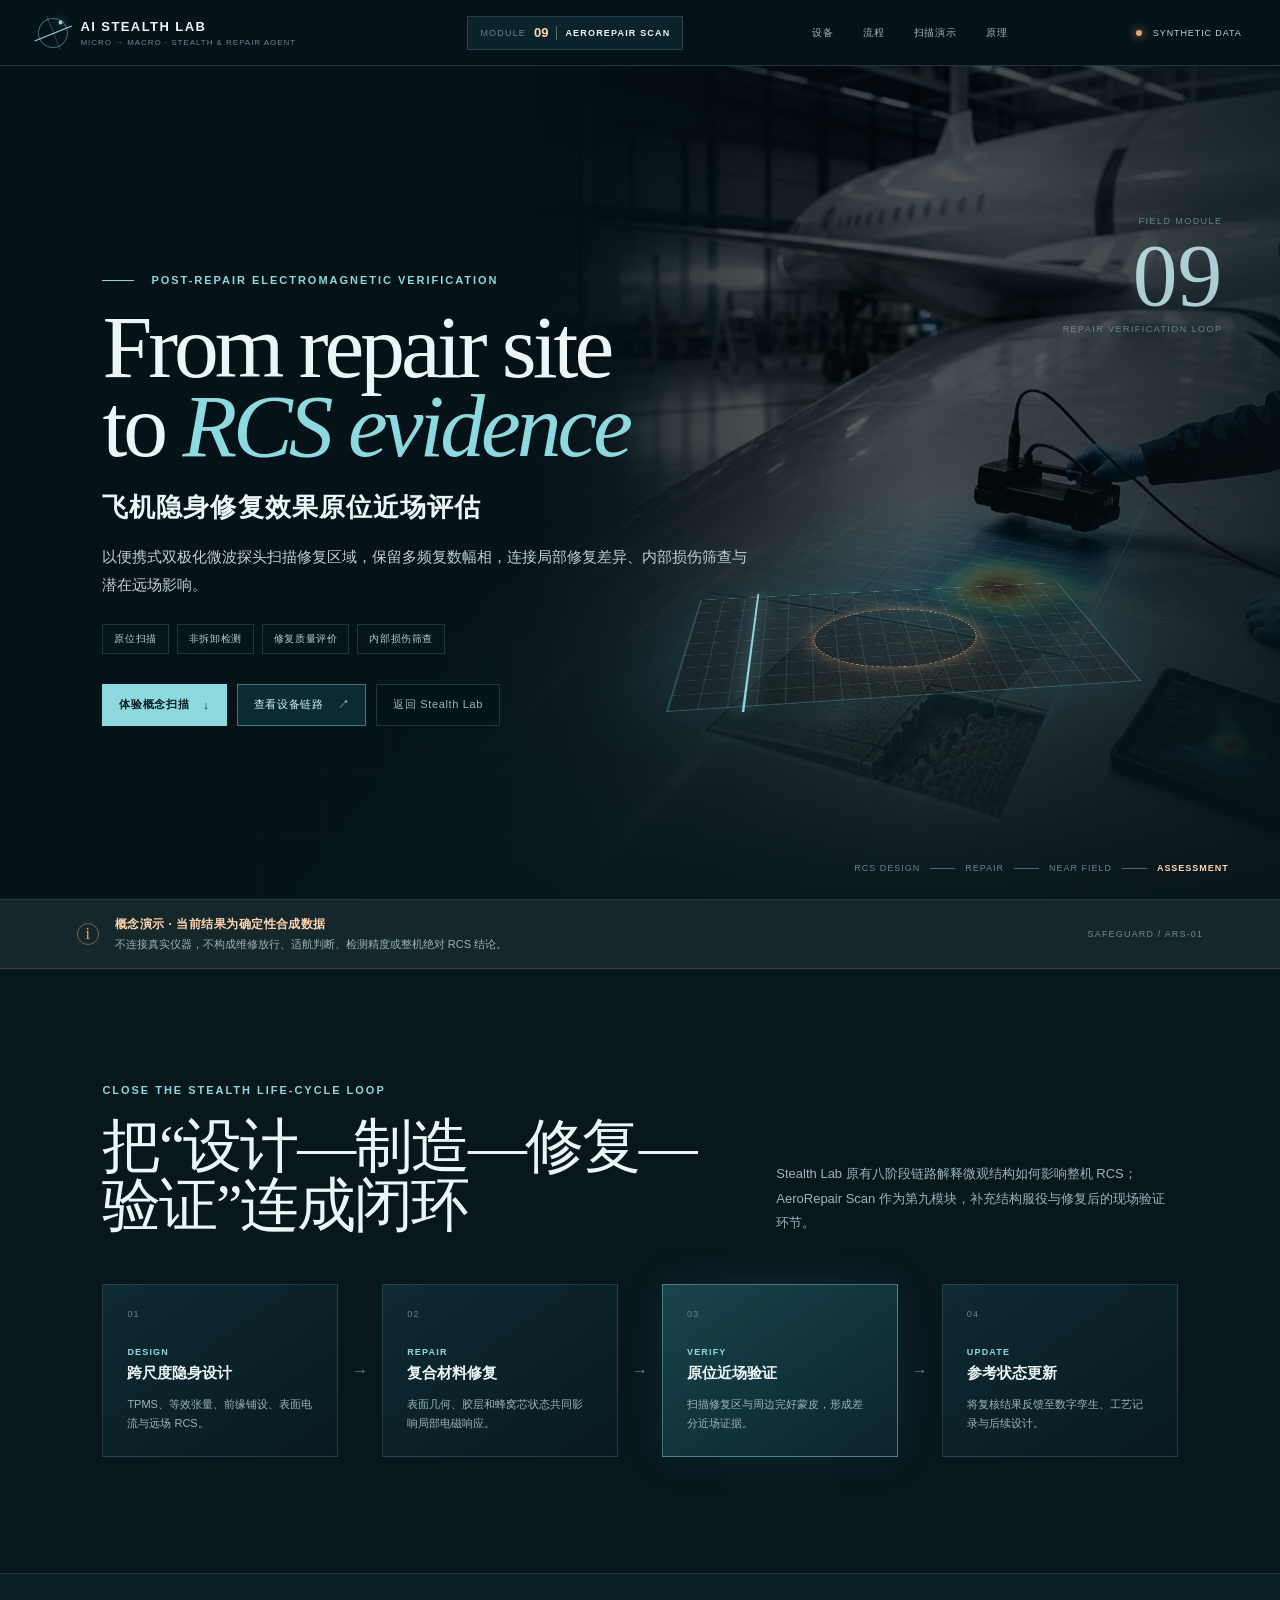
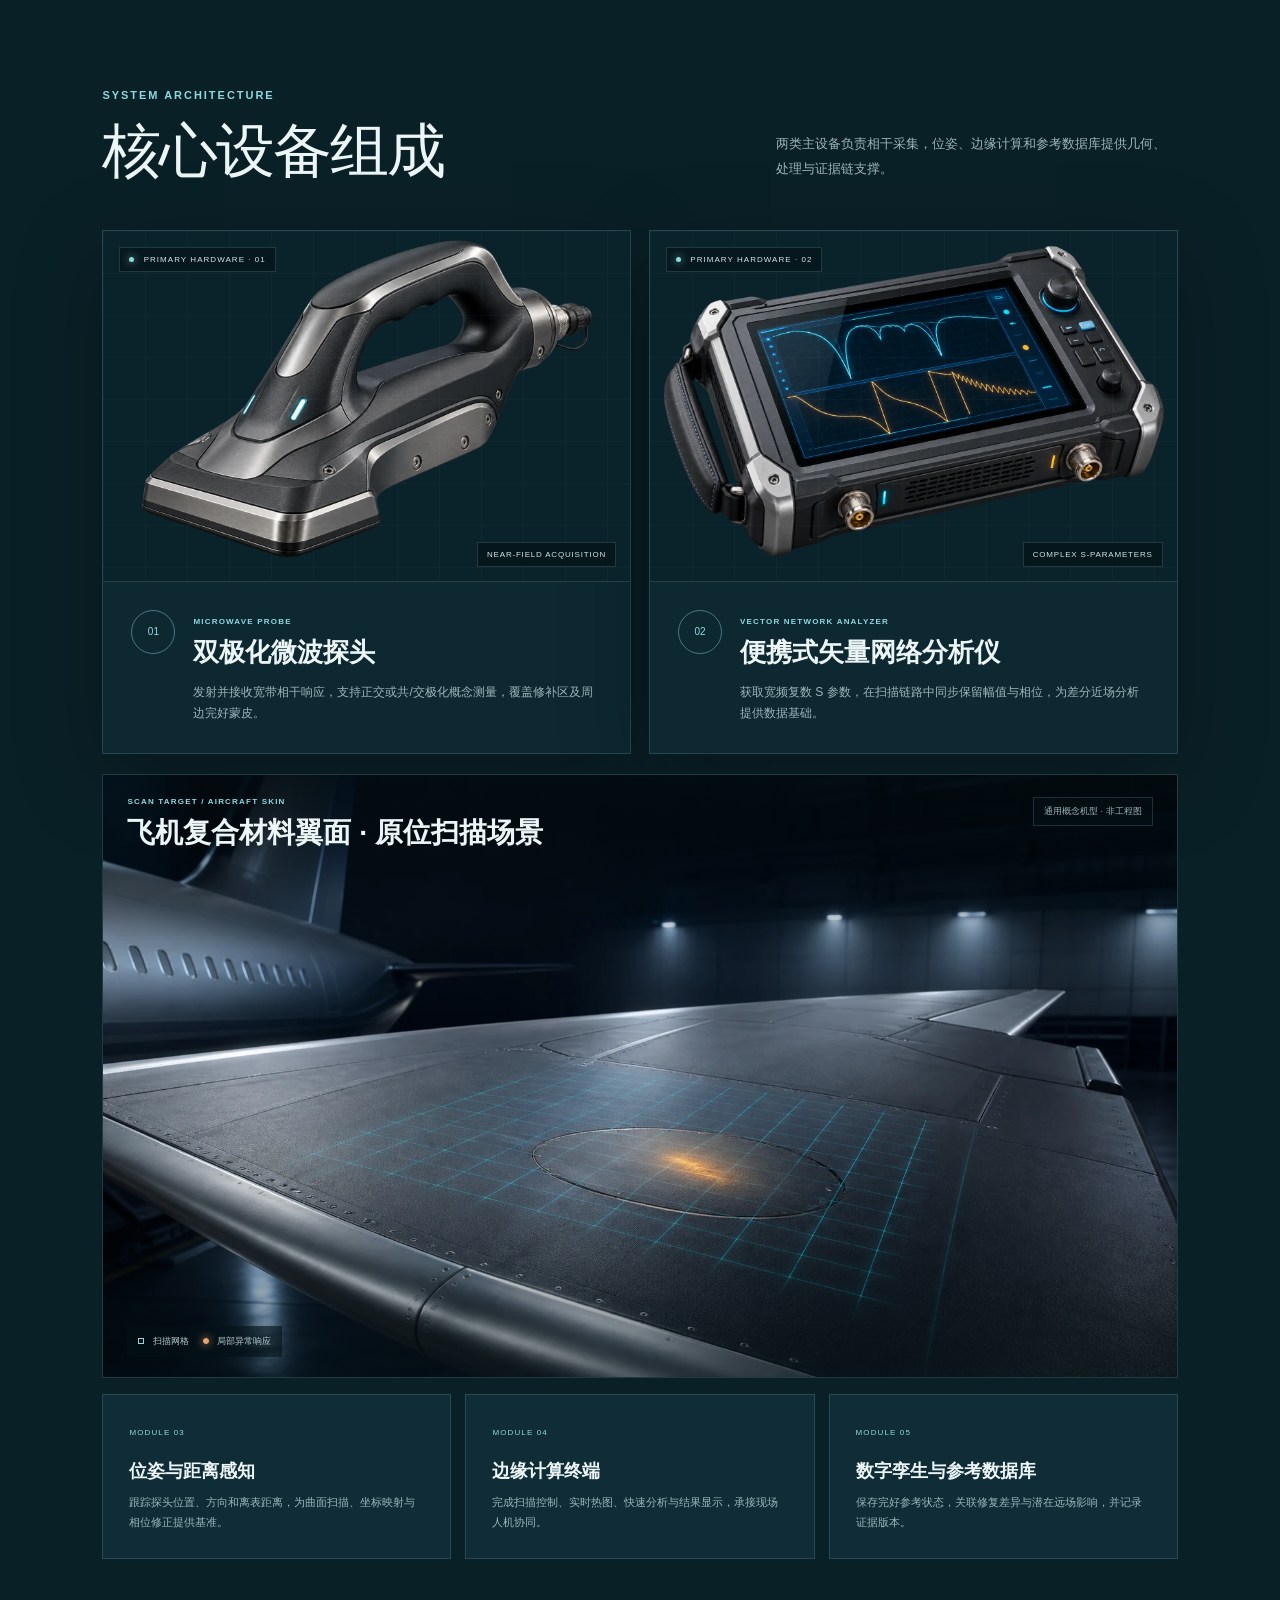
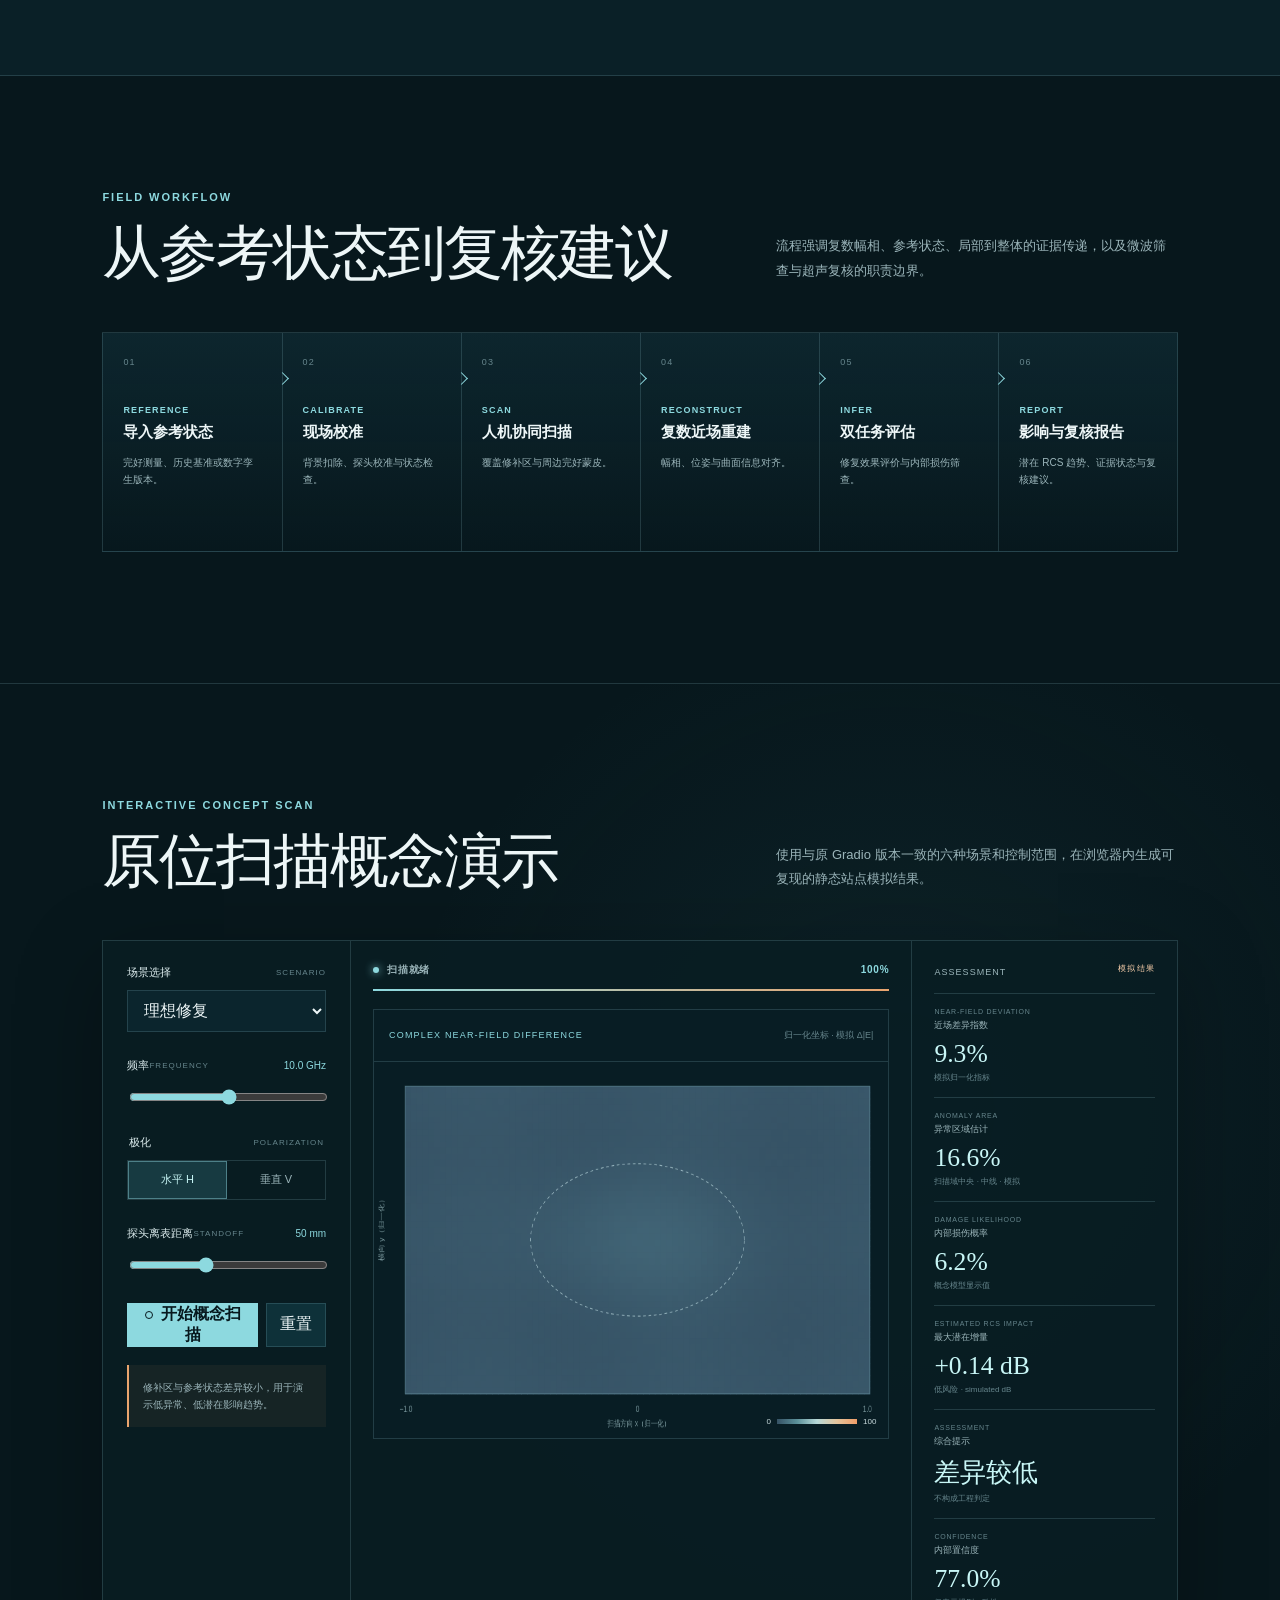
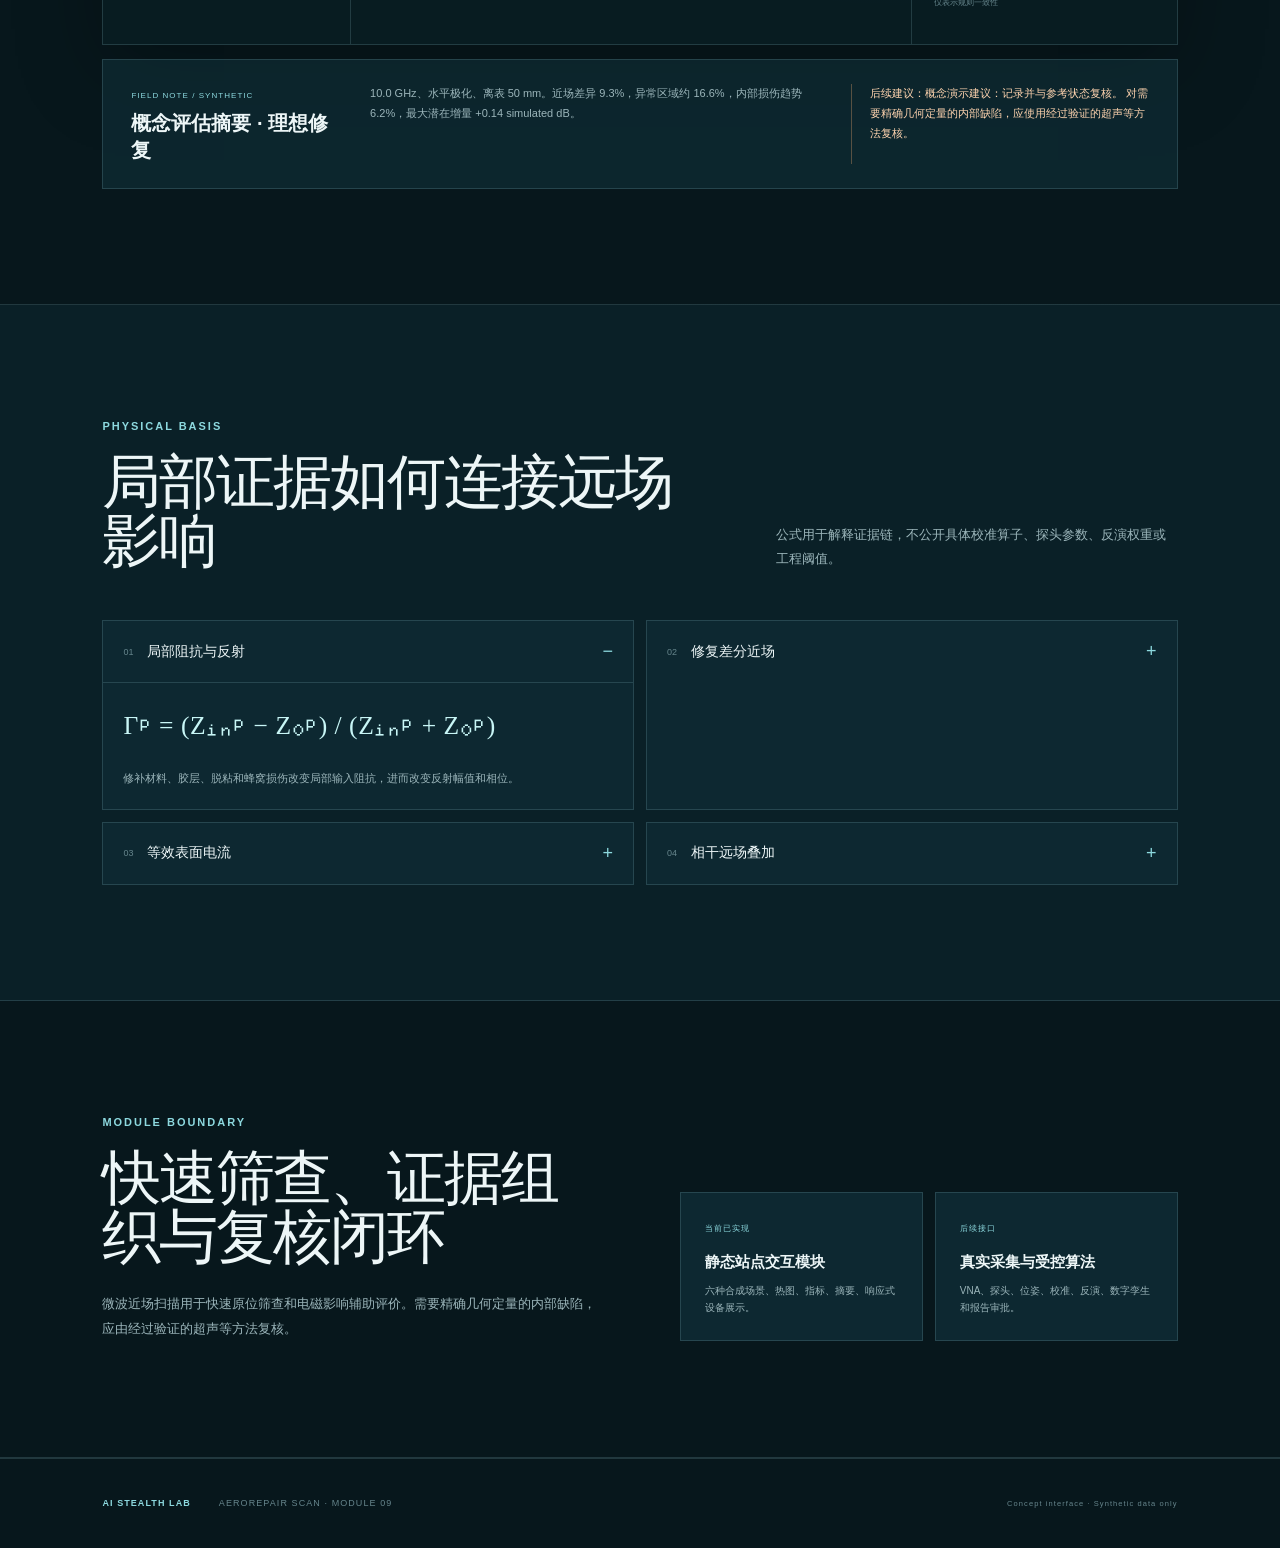
==== aerorepair-scan/index.html @ a4d05597 "Integrate AeroRepair Scan module" ====
<!doctype html>
<html lang="zh-CN">
  <head>
    <meta charset="utf-8" />
    <meta name="viewport" content="width=device-width, initial-scale=1" />
    <meta
      name="description"
      content="AeroRepair Scan：AI Stealth Lab 的飞机复合材料隐身修复原位近场评估模块。"
    />
    <meta name="theme-color" content="#0a2027" />
    <title>AeroRepair Scan · AI Stealth Lab</title>
    <link rel="icon" href="../favicon-v2.png" type="image/png" />
    <link rel="stylesheet" href="./styles.css" />
    <script defer src="./app.js"></script>
  </head>
  <body>
    <a class="skip-link" href="#module-main">跳转到主要内容</a>

    <header class="labbar">
      <a class="lab-brand" href="../" aria-label="返回 AI Stealth Lab">
        <span class="lab-mark" aria-hidden="true"><i></i><i></i><i></i></span>
        <span>
          <strong>AI STEALTH LAB</strong>
          <small>MICRO → MACRO · STEALTH &amp; REPAIR AGENT</small>
        </span>
      </a>
      <div class="module-identity">
        <span>MODULE</span>
        <b>09</b>
        <i></i>
        <strong>AEROREPAIR SCAN</strong>
      </div>
      <nav class="module-nav" aria-label="模块导航">
        <a href="#equipment">设备</a>
        <a href="#workflow">流程</a>
        <a href="#demo">扫描演示</a>
        <a href="#principle">原理</a>
      </nav>
      <div class="data-status"><i></i> SYNTHETIC DATA</div>
    </header>

    <main id="module-main">
      <section class="hero" id="overview" aria-labelledby="hero-title">
        <img
          class="hero-image"
          src="./assets/hero_aircraft_repair.webp"
          alt="飞机复合材料翼面修复区原位近场扫描概念场景"
        />
        <div class="hero-grid" aria-hidden="true"></div>
        <div class="hero-scan" aria-hidden="true"><span></span><i></i></div>
        <div class="hero-content">
          <p class="eyebrow"><i></i> POST-REPAIR ELECTROMAGNETIC VERIFICATION</p>
          <h1 id="hero-title">From repair site<br />to <em>RCS evidence</em></h1>
          <p class="hero-cn">飞机隐身修复效果原位近场评估</p>
          <p class="hero-lead">
            以便携式双极化微波探头扫描修复区域，保留多频复数幅相，连接局部修复差异、内部损伤筛查与潜在远场影响。
          </p>
          <div class="hero-tags" aria-label="模块能力">
            <span>原位扫描</span><span>非拆卸检测</span><span>修复质量评价</span><span>内部损伤筛查</span>
          </div>
          <div class="hero-actions">
            <a class="button primary" href="#demo">体验概念扫描 <span>↓</span></a>
            <a class="button secondary" href="#equipment">查看设备链路 <span>↗</span></a>
            <a class="button ghost" href="../">返回 Stealth Lab</a>
          </div>
        </div>
        <div class="hero-index" aria-hidden="true">
          <span>FIELD MODULE</span><strong>09</strong><small>repair verification loop</small>
        </div>
        <div class="hero-chain" aria-label="Stealth Lab 扩展链路">
          <span>RCS DESIGN</span><i>→</i><span>REPAIR</span><i>→</i><span>NEAR FIELD</span><i>→</i><b>ASSESSMENT</b>
        </div>
      </section>

      <aside class="integrity-note" role="note">
        <span class="integrity-icon">i</span>
        <div>
          <strong>概念演示 · 当前结果为确定性合成数据</strong>
          <p>不连接真实仪器，不构成维修放行、适航判断、检测精度或整机绝对 RCS 结论。</p>
        </div>
        <span class="integrity-code">SAFEGUARD / ARS-01</span>
      </aside>

      <section class="section bridge-section">
        <div class="section-head split">
          <div>
            <p class="section-kicker">CLOSE THE STEALTH LIFE-CYCLE LOOP</p>
            <h2>把“设计—制造—修复—验证”连成闭环</h2>
          </div>
          <p>
            Stealth Lab 原有八阶段链路解释微观结构如何影响整机 RCS；AeroRepair Scan 作为第九模块，补充结构服役与修复后的现场验证环节。
          </p>
        </div>
        <div class="bridge-grid">
          <article><span>01</span><b>DESIGN</b><strong>跨尺度隐身设计</strong><p>TPMS、等效张量、前缘铺设、表面电流与远场 RCS。</p></article>
          <i>→</i>
          <article><span>02</span><b>REPAIR</b><strong>复合材料修复</strong><p>表面几何、胶层和蜂窝芯状态共同影响局部电磁响应。</p></article>
          <i>→</i>
          <article class="active"><span>03</span><b>VERIFY</b><strong>原位近场验证</strong><p>扫描修复区与周边完好蒙皮，形成差分近场证据。</p></article>
          <i>→</i>
          <article><span>04</span><b>UPDATE</b><strong>参考状态更新</strong><p>将复核结果反馈至数字孪生、工艺记录与后续设计。</p></article>
        </div>
      </section>

      <section class="section muted" id="equipment">
        <div class="section-head split">
          <div>
            <p class="section-kicker">SYSTEM ARCHITECTURE</p>
            <h2>核心设备组成</h2>
          </div>
          <p>两类主设备负责相干采集，位姿、边缘计算和参考数据库提供几何、处理与证据链支撑。</p>
        </div>

        <div class="hardware-grid">
          <article class="hardware-card">
            <div class="hardware-visual">
              <span class="hardware-label"><i></i> PRIMARY HARDWARE · 01</span>
              <img src="./assets/microwave_probe_product.webp" alt="高质量双极化微波近场扫描探头概念外观" loading="lazy" />
              <small>NEAR-FIELD ACQUISITION</small>
            </div>
            <div class="hardware-copy">
              <span class="number">01</span>
              <div><b>MICROWAVE PROBE</b><h3>双极化微波探头</h3><p>发射并接收宽带相干响应，支持正交或共/交极化概念测量，覆盖修补区及周边完好蒙皮。</p></div>
            </div>
          </article>

          <article class="hardware-card">
            <div class="hardware-visual">
              <span class="hardware-label"><i></i> PRIMARY HARDWARE · 02</span>
              <img src="./assets/portable_vna_product.webp" alt="高质量便携式矢量网络分析仪概念外观" loading="lazy" />
              <small>COMPLEX S-PARAMETERS</small>
            </div>
            <div class="hardware-copy">
              <span class="number">02</span>
              <div><b>VECTOR NETWORK ANALYZER</b><h3>便携式矢量网络分析仪</h3><p>获取宽频复数 S 参数，在扫描链路中同步保留幅值与相位，为差分近场分析提供数据基础。</p></div>
            </div>
          </article>
        </div>

        <figure class="aircraft-scene">
          <img src="./assets/aircraft_wing_scan_scene.webp" alt="飞机复合材料机翼与椭圆修补区的清晰原位扫描场景" loading="lazy" />
          <figcaption>
            <span><b>SCAN TARGET / AIRCRAFT SKIN</b><strong>飞机复合材料翼面 · 原位扫描场景</strong></span>
            <small>通用概念机型 · 非工程图</small>
          </figcaption>
          <div class="scene-legend"><span><i></i> 扫描网格</span><span><i></i> 局部异常响应</span></div>
        </figure>

        <div class="support-grid">
          <article><span>MODULE 03</span><h3>位姿与距离感知</h3><p>跟踪探头位置、方向和离表距离，为曲面扫描、坐标映射与相位修正提供基准。</p></article>
          <article><span>MODULE 04</span><h3>边缘计算终端</h3><p>完成扫描控制、实时热图、快速分析与结果显示，承接现场人机协同。</p></article>
          <article><span>MODULE 05</span><h3>数字孪生与参考数据库</h3><p>保存完好参考状态，关联修复差异与潜在远场影响，并记录证据版本。</p></article>
        </div>
      </section>

      <section class="section" id="workflow">
        <div class="section-head split">
          <div><p class="section-kicker">FIELD WORKFLOW</p><h2>从参考状态到复核建议</h2></div>
          <p>流程强调复数幅相、参考状态、局部到整体的证据传递，以及微波筛查与超声复核的职责边界。</p>
        </div>
        <ol class="workflow">
          <li><span>01</span><b>REFERENCE</b><strong>导入参考状态</strong><p>完好测量、历史基准或数字孪生版本。</p></li>
          <li><span>02</span><b>CALIBRATE</b><strong>现场校准</strong><p>背景扣除、探头校准与状态检查。</p></li>
          <li><span>03</span><b>SCAN</b><strong>人机协同扫描</strong><p>覆盖修补区与周边完好蒙皮。</p></li>
          <li><span>04</span><b>RECONSTRUCT</b><strong>复数近场重建</strong><p>幅相、位姿与曲面信息对齐。</p></li>
          <li><span>05</span><b>INFER</b><strong>双任务评估</strong><p>修复效果评价与内部损伤筛查。</p></li>
          <li><span>06</span><b>REPORT</b><strong>影响与复核报告</strong><p>潜在 RCS 趋势、证据状态与复核建议。</p></li>
        </ol>
      </section>

      <section class="section demo-section" id="demo">
        <div class="section-head split">
          <div><p class="section-kicker">INTERACTIVE CONCEPT SCAN</p><h2>原位扫描概念演示</h2></div>
          <p>使用与原 Gradio 版本一致的六种场景和控制范围，在浏览器内生成可复现的静态站点模拟结果。</p>
        </div>

        <div class="demo-shell">
          <form class="controls" id="scan-form">
            <label>
              <span>场景选择 <small>SCENARIO</small></span>
              <select id="scene-input" name="scene"></select>
            </label>
            <label>
              <span>频率 <small>FREQUENCY</small><output id="frequency-output">10.0 GHz</output></span>
              <input id="frequency-input" name="frequency" type="range" min="2" max="18" value="10" step="0.5" />
            </label>
            <fieldset>
              <legend>极化 <small>POLARIZATION</small></legend>
              <div class="segmented">
                <label><input type="radio" name="polarization" value="水平" checked /><span>水平 H</span></label>
                <label><input type="radio" name="polarization" value="垂直" /><span>垂直 V</span></label>
              </div>
            </fieldset>
            <label>
              <span>探头离表距离 <small>STANDOFF</small><output id="distance-output">50 mm</output></span>
              <input id="distance-input" name="distance" type="range" min="20" max="100" value="50" step="5" />
            </label>
            <div class="control-actions">
              <button class="scan-button" type="submit"><span class="scan-icon"></span>开始概念扫描</button>
              <button class="reset-button" id="reset-button" type="button">重置</button>
            </div>
            <div class="case-note" id="case-note"></div>
          </form>

          <div class="scan-workspace">
            <div class="scan-status" aria-live="polite">
              <span><i></i><strong id="scan-state">扫描就绪</strong></span>
              <b id="scan-percent">100%</b>
            </div>
            <div class="progress-track"><i id="progress-bar"></i></div>
            <div class="visual-panel">
              <div class="visual-head"><span>COMPLEX NEAR-FIELD DIFFERENCE</span><small>归一化坐标 · 模拟 Δ|E|</small></div>
              <canvas id="heatmap-canvas" width="960" height="520" aria-label="复数近场差分热图"></canvas>
              <div class="color-scale" aria-hidden="true"><span>0</span><i></i><span>100</span></div>
            </div>
          </div>

          <aside class="metrics" aria-live="polite">
            <div class="metrics-head"><span>ASSESSMENT</span><b>模拟结果</b></div>
            <article><small>NEAR-FIELD DEVIATION</small><span>近场差异指数</span><strong id="metric-nf">—</strong><em>模拟归一化指标</em></article>
            <article><small>ANOMALY AREA</small><span>异常区域估计</span><strong id="metric-area">—</strong><em id="metric-location">—</em></article>
            <article><small>DAMAGE LIKELIHOOD</small><span>内部损伤概率</span><strong id="metric-damage">—</strong><em>概念模型显示值</em></article>
            <article><small>ESTIMATED RCS IMPACT</small><span>最大潜在增量</span><strong id="metric-rcs">—</strong><em id="metric-risk">—</em></article>
            <article><small>ASSESSMENT</small><span>综合提示</span><strong id="metric-evaluation">—</strong><em>不构成工程判定</em></article>
            <article><small>CONFIDENCE</small><span>内部置信度</span><strong id="metric-confidence">—</strong><em>仅表示规则一致性</em></article>
          </aside>
        </div>

        <article class="summary-card" id="summary-card">
          <div><span>FIELD NOTE / SYNTHETIC</span><h3 id="summary-title">概念评估摘要</h3></div>
          <p id="summary-text"></p>
          <p class="summary-action" id="summary-action"></p>
        </article>
      </section>

      <section class="section muted" id="principle">
        <div class="section-head split">
          <div><p class="section-kicker">PHYSICAL BASIS</p><h2>局部证据如何连接远场影响</h2></div>
          <p>公式用于解释证据链，不公开具体校准算子、探头参数、反演权重或工程阈值。</p>
        </div>
        <div class="principle-grid">
          <details open><summary><span>01</span>局部阻抗与反射</summary><p class="formula">Γᵖ = (Zᵢₙᵖ − Z₀ᵖ) / (Zᵢₙᵖ + Z₀ᵖ)</p><p>修补材料、胶层、脱粘和蜂窝损伤改变局部输入阻抗，进而改变反射幅值和相位。</p></details>
          <details><summary><span>02</span>修复差分近场</summary><p class="formula">ΔE<sub>NF</sub> = E<sub>repair</sub> − E<sub>reference</sub></p><p>相对于完好参考状态聚焦新增扰动，避免把复杂整机绝对散射直接归因于单点响应。</p></details>
          <details><summary><span>03</span>等效表面电流</summary><p class="formula">ΔJ<sub>s</sub> = n̂ × ΔH　·　ΔM<sub>s</sub> = −n̂ × ΔE</p><p>将曲面附近的差分近场转写为等效源，为局部到远场的连接建立桥梁。</p></details>
          <details><summary><span>04</span>相干远场叠加</summary><p class="formula">E∞<sup>repair</sup> ≈ E∞<sup>intact</sup> + ΔE∞<sup>local</sup></p><p>保留复数相位，使局部修复散射与其他散射中心能够相干增强或抵消。</p></details>
        </div>
      </section>

      <section class="section boundary-section">
        <div class="boundary-copy">
          <p class="section-kicker">MODULE BOUNDARY</p>
          <h2>快速筛查、证据组织与复核闭环</h2>
          <p>微波近场扫描用于快速原位筛查和电磁影响辅助评价。需要精确几何定量的内部缺陷，应由经过验证的超声等方法复核。</p>
        </div>
        <div class="boundary-cards">
          <article><span>当前已实现</span><strong>静态站点交互模块</strong><p>六种合成场景、热图、指标、摘要、响应式设备展示。</p></article>
          <article><span>后续接口</span><strong>真实采集与受控算法</strong><p>VNA、探头、位姿、校准、反演、数字孪生和报告审批。</p></article>
        </div>
      </section>
    </main>

    <footer>
      <a href="../">AI STEALTH LAB</a>
      <span>AEROREPAIR SCAN · MODULE 09</span>
      <small>Concept interface · Synthetic data only</small>
    </footer>
  </body>
</html>
---- aerorepair-scan/styles.css ----
:root {
  color-scheme: dark;
  --bg: #07171c;
  --bg-soft: #0a2027;
  --panel: #0d2831;
  --panel-2: #123541;
  --line: rgba(148, 205, 214, 0.18);
  --line-strong: rgba(152, 225, 233, 0.42);
  --text: #edf6f7;
  --muted: #9bb5ba;
  --dim: #66858c;
  --cyan: #8dd9df;
  --cyan-bright: #c8f6f6;
  --orange: #e9a46e;
  --orange-soft: #ffd4af;
  --shadow: 0 24px 80px rgba(0, 0, 0, 0.28);
  font-family: Inter, ui-sans-serif, "Segoe UI", "Microsoft YaHei", sans-serif;
}

* { box-sizing: border-box; }
html { scroll-behavior: smooth; background: var(--bg); }
body { margin: 0; min-width: 320px; color: var(--text); background: var(--bg); }
a { color: inherit; text-decoration: none; }
button, select, input { font: inherit; }
button, a { -webkit-tap-highlight-color: transparent; }
.skip-link { position: fixed; z-index: 999; top: 8px; left: 8px; padding: 10px 14px; color: #061519; background: var(--cyan-bright); transform: translateY(-140%); }
.skip-link:focus { transform: translateY(0); }

.labbar {
  position: sticky;
  z-index: 50;
  top: 0;
  min-height: 66px;
  padding: 0 clamp(16px, 3vw, 52px);
  display: grid;
  grid-template-columns: minmax(220px, 1fr) auto minmax(320px, 1fr) auto;
  gap: 24px;
  align-items: center;
  border-bottom: 1px solid var(--line);
  background: rgba(6, 20, 25, 0.92);
  backdrop-filter: blur(18px);
}
.lab-brand { display: flex; align-items: center; gap: 12px; min-width: 0; }
.lab-brand strong { display: block; letter-spacing: .11em; font-size: 13px; }
.lab-brand small { display: block; margin-top: 4px; color: var(--dim); letter-spacing: .12em; font-size: 8px; white-space: nowrap; }
.lab-mark { position: relative; display: block; width: 30px; height: 30px; border: 1px solid rgba(141, 217, 223, .45); border-radius: 50%; transform: rotate(-22deg); }
.lab-mark::before, .lab-mark::after, .lab-mark i { content: ""; position: absolute; display: block; background: var(--cyan); }
.lab-mark::before { width: 40px; height: 1px; left: -6px; top: 14px; }
.lab-mark::after { width: 4px; height: 4px; right: 1px; top: 5px; border-radius: 50%; box-shadow: 0 0 10px var(--cyan); }
.lab-mark i:nth-child(1) { width: 1px; height: 36px; left: 14px; top: -4px; opacity: .28; }
.module-identity { height: 34px; display: flex; align-items: center; gap: 8px; padding: 0 12px; border: 1px solid var(--line); background: rgba(18, 53, 65, .45); }
.module-identity span, .module-identity strong { letter-spacing: .13em; font-size: 9px; }
.module-identity span { color: var(--dim); }
.module-identity b { color: var(--orange-soft); font-size: 13px; }
.module-identity i { width: 1px; height: 14px; background: var(--line-strong); }
.module-nav { justify-self: center; display: flex; gap: 5px; }
.module-nav a { padding: 9px 11px; border: 1px solid transparent; color: var(--muted); font-size: 10px; letter-spacing: .08em; transition: .18s ease; }
.module-nav a:hover, .module-nav a:focus-visible { color: var(--cyan-bright); border-color: var(--line-strong); background: rgba(50, 124, 135, .18); }
.data-status { white-space: nowrap; color: #bcd1d5; font-size: 9px; letter-spacing: .1em; }
.data-status i { display: inline-block; width: 6px; height: 6px; margin-right: 7px; border-radius: 50%; background: var(--orange); box-shadow: 0 0 10px var(--orange); }

.hero { position: relative; min-height: calc(100vh - 66px); display: grid; align-items: center; overflow: hidden; border-bottom: 1px solid var(--line); }
.hero-image { position: absolute; inset: 0; width: 100%; height: 100%; object-fit: cover; object-position: center; filter: saturate(.72) brightness(.53) contrast(1.08); }
.hero::after { content: ""; position: absolute; inset: 0; background: linear-gradient(90deg, rgba(5, 18, 23, .97) 0%, rgba(6, 22, 27, .86) 38%, rgba(7, 23, 29, .22) 72%, rgba(6, 20, 25, .7) 100%), linear-gradient(0deg, rgba(7, 23, 28, .98), transparent 42%); }
.hero-grid { position: absolute; z-index: 1; inset: 0; opacity: .23; background-image: linear-gradient(rgba(143, 213, 221, .11) 1px, transparent 1px), linear-gradient(90deg, rgba(143, 213, 221, .11) 1px, transparent 1px); background-size: 64px 64px; mask-image: linear-gradient(90deg, #000, transparent 72%); }
.hero-scan { position: absolute; z-index: 2; right: 14%; bottom: 18%; width: min(32vw, 480px); aspect-ratio: 1.8; border: 1px solid rgba(126, 220, 229, .28); transform: perspective(700px) rotateX(63deg) rotateZ(-7deg); background: repeating-linear-gradient(0deg, rgba(123, 218, 227, .14) 0 1px, transparent 1px 24px), repeating-linear-gradient(90deg, rgba(123, 218, 227, .14) 0 1px, transparent 1px 24px); box-shadow: 0 0 90px rgba(39, 152, 168, .16); }
.hero-scan span { position: absolute; inset: 22% 30%; border: 1px dashed var(--orange); border-radius: 50%; box-shadow: 0 0 24px rgba(233, 164, 110, .42); }
.hero-scan i { position: absolute; top: -4%; bottom: -4%; left: 15%; width: 2px; background: var(--cyan); box-shadow: 0 0 16px var(--cyan); animation: heroScan 5s ease-in-out infinite; }
@keyframes heroScan { 50% { left: 84%; } }
.hero-content { position: relative; z-index: 3; width: min(760px, 72vw); margin: 0 0 5vh clamp(24px, 8vw, 138px); padding-top: 80px; }
.eyebrow, .section-kicker { margin: 0 0 22px; color: var(--cyan); letter-spacing: .18em; font-size: 11px; font-weight: 700; }
.eyebrow i { display: inline-block; width: 32px; height: 1px; margin: 0 12px 3px 0; background: var(--cyan); }
.hero h1 { max-width: 900px; margin: 0; font-family: Georgia, "Times New Roman", serif; font-size: clamp(56px, 7vw, 116px); font-weight: 400; line-height: .88; letter-spacing: -.045em; }
.hero h1 em { color: var(--cyan); font-weight: 400; }
.hero-cn { margin: 24px 0 0; font-size: clamp(21px, 2vw, 32px); font-weight: 700; letter-spacing: .04em; }
.hero-lead { max-width: 650px; margin: 18px 0 0; color: #bed0d4; font-size: 15px; line-height: 1.9; }
.hero-tags { display: flex; flex-wrap: wrap; gap: 8px; margin-top: 24px; }
.hero-tags span { padding: 7px 11px; border: 1px solid var(--line); color: #b9cdd1; background: rgba(7, 24, 29, .55); font-size: 10px; letter-spacing: .06em; }
.hero-actions { display: flex; flex-wrap: wrap; gap: 10px; margin-top: 30px; }
.button { min-height: 42px; padding: 0 16px; display: inline-flex; align-items: center; justify-content: center; gap: 14px; border: 1px solid var(--line); font-size: 11px; letter-spacing: .06em; transition: .18s ease; }
.button.primary { color: #06191e; border-color: var(--cyan); background: var(--cyan); font-weight: 800; }
.button.secondary { color: var(--cyan-bright); border-color: var(--line-strong); background: rgba(18, 67, 76, .5); }
.button.ghost { color: var(--muted); background: rgba(5, 18, 23, .35); }
.button:hover, .button:focus-visible { transform: translateY(-2px); box-shadow: 0 8px 28px rgba(0, 0, 0, .28); }
.hero-index { position: absolute; z-index: 3; right: 4.5vw; top: 18%; display: grid; justify-items: end; }
.hero-index span, .hero-index small { color: var(--dim); letter-spacing: .16em; font-size: 9px; text-transform: uppercase; }
.hero-index strong { margin: 4px 0; color: rgba(202, 242, 245, .82); font-family: Georgia, serif; font-size: clamp(58px, 7vw, 110px); font-weight: 400; line-height: 1; }
.hero-chain { position: absolute; z-index: 3; right: 4vw; bottom: 26px; display: flex; align-items: center; gap: 10px; color: var(--dim); font-size: 9px; letter-spacing: .11em; }
.hero-chain b { color: var(--orange-soft); }
.hero-chain i { width: 25px; height: 1px; overflow: hidden; text-indent: 30px; background: var(--line-strong); }

.integrity-note { display: grid; grid-template-columns: auto 1fr auto; gap: 16px; align-items: center; padding: 16px clamp(22px, 6vw, 110px); border-bottom: 1px solid rgba(233, 164, 110, .2); background: #15272a; }
.integrity-note strong { display: block; color: var(--orange-soft); font-size: 12px; letter-spacing: .04em; }
.integrity-note p { margin: 4px 0 0; color: var(--muted); font-size: 11px; }
.integrity-icon { width: 22px; height: 22px; display: grid; place-items: center; color: var(--orange); border: 1px solid rgba(233, 164, 110, .45); border-radius: 50%; font-family: Georgia, serif; }
.integrity-code { color: #6f8c91; font-size: 9px; letter-spacing: .13em; }

.section { padding: clamp(80px, 9vw, 142px) clamp(24px, 8vw, 140px); border-bottom: 1px solid var(--line); }
.section.muted { background: var(--bg-soft); }
.section-head { margin-bottom: 48px; }
.section-head.split { display: grid; grid-template-columns: minmax(0, 1.2fr) minmax(280px, .8fr); gap: 72px; align-items: end; }
.section-head h2, .boundary-copy h2 { margin: 0; font-family: Georgia, "Times New Roman", serif; font-size: clamp(40px, 4.6vw, 72px); font-weight: 400; line-height: 1; letter-spacing: -.035em; }
.section-head > p { max-width: 600px; margin: 0; color: var(--muted); font-size: 13px; line-height: 1.9; }

.bridge-grid { display: grid; grid-template-columns: repeat(7, auto); align-items: stretch; }
.bridge-grid article { min-width: 0; padding: 24px; border: 1px solid var(--line); background: linear-gradient(145deg, rgba(18, 51, 61, .68), rgba(8, 28, 34, .5)); }
.bridge-grid article.active { border-color: var(--line-strong); background: linear-gradient(145deg, rgba(35, 89, 99, .68), rgba(13, 45, 53, .62)); box-shadow: 0 0 40px rgba(65, 155, 167, .12); }
.bridge-grid > i { align-self: center; width: 44px; color: var(--dim); text-align: center; font-style: normal; }
.bridge-grid article span, .bridge-grid article b { display: block; color: var(--dim); font-size: 9px; letter-spacing: .13em; }
.bridge-grid article b { margin-top: 28px; color: var(--cyan); }
.bridge-grid article strong { display: block; margin-top: 7px; font-size: 15px; }
.bridge-grid article p { margin: 12px 0 0; color: var(--muted); font-size: 11px; line-height: 1.7; }

.hardware-grid { display: grid; grid-template-columns: repeat(2, minmax(0, 1fr)); gap: 18px; }
.hardware-card { overflow: hidden; border: 1px solid var(--line); background: var(--panel); box-shadow: var(--shadow); }
.hardware-visual { position: relative; aspect-ratio: 1.5; overflow: hidden; border-bottom: 1px solid var(--line); background: #0a222a; }
.hardware-visual::before { content: ""; position: absolute; inset: 0; z-index: 1; opacity: .35; background-image: linear-gradient(rgba(133, 203, 211, .11) 1px, transparent 1px), linear-gradient(90deg, rgba(133, 203, 211, .11) 1px, transparent 1px); background-size: 42px 42px; }
.hardware-visual img { width: 100%; height: 100%; object-fit: cover; transition: transform .5s ease; }
.hardware-card:hover img { transform: scale(1.025); }
.hardware-label { position: absolute; z-index: 2; top: 16px; left: 16px; padding: 7px 9px; border: 1px solid var(--line); background: rgba(5, 19, 24, .68); color: #cce7ea; font-size: 8px; letter-spacing: .13em; }
.hardware-label i { display: inline-block; width: 5px; height: 5px; margin-right: 6px; border-radius: 50%; background: var(--cyan); box-shadow: 0 0 8px var(--cyan); }
.hardware-visual > small { position: absolute; z-index: 2; right: 14px; bottom: 14px; padding: 7px 9px; border: 1px solid var(--line); color: #cce7ea; background: rgba(5, 19, 24, .74); font-size: 8px; letter-spacing: .1em; }
.hardware-copy { display: grid; grid-template-columns: auto 1fr; gap: 18px; padding: 28px; }
.number { width: 44px; height: 44px; display: grid; place-items: center; border: 1px solid var(--line-strong); border-radius: 50%; color: var(--cyan); font-size: 10px; }
.hardware-copy b { color: var(--cyan); font-size: 8px; letter-spacing: .15em; }
.hardware-copy h3 { margin: 7px 0 0; font-size: clamp(22px, 2vw, 32px); }
.hardware-copy p { margin: 12px 0 0; color: var(--muted); font-size: 12px; line-height: 1.8; }

.aircraft-scene { position: relative; margin: 20px 0 0; aspect-ratio: 1.78; overflow: hidden; border: 1px solid var(--line); background: #07191f; }
.aircraft-scene::after { content: ""; position: absolute; inset: 0; background: linear-gradient(180deg, rgba(3, 14, 19, .72), transparent 32%, transparent 68%, rgba(4, 17, 22, .55)); pointer-events: none; }
.aircraft-scene img { width: 100%; height: 100%; object-fit: cover; }
.aircraft-scene figcaption { position: absolute; z-index: 2; inset: 22px 24px auto; display: flex; justify-content: space-between; gap: 30px; }
.aircraft-scene figcaption span { display: grid; gap: 8px; }
.aircraft-scene figcaption b { color: var(--cyan); font-size: 8px; letter-spacing: .15em; }
.aircraft-scene figcaption strong { font-size: clamp(22px, 2.2vw, 34px); }
.aircraft-scene figcaption small { height: fit-content; padding: 7px 10px; border: 1px solid var(--line); background: rgba(4, 17, 22, .58); color: var(--muted); font-size: 9px; }
.scene-legend { position: absolute; z-index: 2; left: 24px; bottom: 20px; display: flex; gap: 14px; padding: 9px 11px; background: rgba(4, 17, 22, .6); color: #b9ccd0; font-size: 9px; }
.scene-legend i { display: inline-block; width: 6px; height: 6px; margin-right: 6px; border: 1px solid var(--cyan); }
.scene-legend span:last-child i { border-radius: 50%; border-color: var(--orange); background: var(--orange); box-shadow: 0 0 8px var(--orange); }
.support-grid { display: grid; grid-template-columns: repeat(3, 1fr); gap: 14px; margin-top: 16px; }
.support-grid article { padding: 26px; border: 1px solid var(--line); background: rgba(19, 53, 65, .6); }
.support-grid span { color: var(--cyan); font-size: 8px; letter-spacing: .14em; }
.support-grid h3 { margin: 20px 0 0; font-size: 18px; }
.support-grid p { margin: 10px 0 0; color: var(--muted); font-size: 11px; line-height: 1.8; }

.workflow { display: grid; grid-template-columns: repeat(6, 1fr); gap: 0; padding: 0; list-style: none; counter-reset: workflow; }
.workflow li { position: relative; min-height: 220px; padding: 24px 20px; border: 1px solid var(--line); border-right-width: 0; background: linear-gradient(180deg, rgba(17, 48, 58, .58), rgba(7, 25, 31, .42)); }
.workflow li:last-child { border-right-width: 1px; }
.workflow li::after { content: ""; position: absolute; z-index: 2; right: -5px; top: 41px; width: 8px; height: 8px; border: 1px solid var(--cyan); border-left: 0; border-bottom: 0; transform: rotate(45deg); }
.workflow li:last-child::after { display: none; }
.workflow span, .workflow b { display: block; color: var(--dim); font-size: 9px; letter-spacing: .13em; }
.workflow b { margin-top: 38px; color: var(--cyan); }
.workflow strong { display: block; margin-top: 8px; font-size: 15px; }
.workflow p { margin: 12px 0 0; color: var(--muted); font-size: 10px; line-height: 1.7; }

.demo-section { background: radial-gradient(circle at 70% 35%, rgba(55, 127, 139, .11), transparent 42%), var(--bg); }
.demo-shell { display: grid; grid-template-columns: minmax(220px, .75fr) minmax(420px, 1.7fr) minmax(230px, .8fr); border: 1px solid var(--line); background: rgba(8, 29, 35, .88); box-shadow: var(--shadow); }
.controls { padding: 24px; border-right: 1px solid var(--line); }
.controls > label, .controls fieldset { display: block; margin: 0 0 26px; padding: 0; border: 0; }
.controls label > span, .controls legend { width: 100%; display: flex; align-items: center; justify-content: space-between; color: #d9e9eb; font-size: 11px; }
.controls small { color: var(--dim); font-size: 8px; letter-spacing: .13em; }
.controls output { margin-left: auto; color: var(--cyan); font-size: 10px; }
.controls select { width: 100%; height: 42px; margin-top: 10px; padding: 0 12px; border: 1px solid var(--line); border-radius: 0; color: var(--text); background: #0b252d; }
.controls input[type="range"] { width: 100%; margin-top: 16px; accent-color: var(--cyan); }
.segmented { display: grid; grid-template-columns: repeat(2, 1fr); margin-top: 10px; border: 1px solid var(--line); }
.segmented label span { min-height: 38px; justify-content: center; color: var(--muted); cursor: pointer; }
.segmented input { position: absolute; opacity: 0; }
.segmented input:checked + span { color: var(--cyan-bright); background: rgba(56, 127, 138, .3); box-shadow: inset 0 0 0 1px var(--line-strong); }
.control-actions { display: grid; grid-template-columns: 1fr auto; gap: 8px; }
.scan-button, .reset-button { min-height: 42px; padding: 0 13px; border: 1px solid var(--line); color: var(--text); cursor: pointer; background: rgba(17, 57, 66, .75); }
.scan-button { color: #07191e; border-color: var(--cyan); background: var(--cyan); font-weight: 800; }
.scan-button:disabled { opacity: .55; cursor: wait; }
.scan-icon { display: inline-block; width: 8px; height: 8px; margin-right: 8px; border: 1px solid currentColor; border-radius: 50%; }
.case-note { margin-top: 18px; padding: 14px; border-left: 2px solid var(--orange); color: var(--muted); background: rgba(233, 164, 110, .06); font-size: 10px; line-height: 1.7; }
.scan-workspace { min-width: 0; padding: 22px; border-right: 1px solid var(--line); }
.scan-status { display: flex; align-items: center; justify-content: space-between; color: var(--muted); font-size: 10px; letter-spacing: .08em; }
.scan-status span { display: flex; align-items: center; gap: 8px; }
.scan-status i { width: 6px; height: 6px; border-radius: 50%; background: var(--cyan); box-shadow: 0 0 8px var(--cyan); }
.scan-status b { color: var(--cyan); }
.progress-track { height: 2px; margin: 12px 0 18px; overflow: hidden; background: rgba(141, 217, 223, .13); }
.progress-track i { display: block; width: 100%; height: 100%; background: linear-gradient(90deg, var(--cyan), var(--orange)); transition: width .08s linear; }
.visual-panel { position: relative; min-height: 430px; border: 1px solid var(--line); background: #081d24; }
.visual-head { height: 52px; padding: 0 15px; display: flex; align-items: center; justify-content: space-between; border-bottom: 1px solid var(--line); }
.visual-head span { color: var(--cyan); font-size: 9px; letter-spacing: .13em; }
.visual-head small { color: var(--dim); font-size: 9px; }
#heatmap-canvas { display: block; width: 100%; height: auto; min-height: 370px; }
.color-scale { position: absolute; right: 12px; bottom: 12px; display: flex; align-items: center; gap: 6px; color: #c8dadd; font-size: 8px; }
.color-scale i { width: 80px; height: 5px; background: linear-gradient(90deg, #355164, #5b9099, #b7d9d8, #e4c49c, #ef9d68); }
.metrics { min-width: 0; padding: 22px; }
.metrics-head { height: 30px; display: flex; justify-content: space-between; color: var(--dim); font-size: 8px; letter-spacing: .13em; }
.metrics-head b { color: var(--orange-soft); font-weight: 500; }
.metrics article { padding: 14px 0; border-top: 1px solid var(--line); }
.metrics small, .metrics span, .metrics em { display: block; }
.metrics small { color: var(--dim); font-size: 7px; letter-spacing: .11em; }
.metrics span { margin-top: 4px; color: var(--muted); font-size: 9px; }
.metrics strong { display: block; margin-top: 7px; color: var(--cyan-bright); font-family: Georgia, serif; font-size: clamp(22px, 2vw, 34px); font-weight: 400; }
.metrics strong.risk-high { color: var(--orange-soft); }
.metrics em { margin-top: 3px; color: var(--dim); font-size: 8px; font-style: normal; }
.summary-card { margin-top: 14px; padding: 24px 28px; display: grid; grid-template-columns: minmax(190px, .55fr) 1.2fr .8fr; gap: 34px; border: 1px solid var(--line); background: rgba(18, 52, 62, .52); }
.summary-card span { color: var(--cyan); font-size: 8px; letter-spacing: .13em; }
.summary-card h3 { margin: 8px 0 0; font-size: 20px; }
.summary-card p { margin: 0; color: var(--muted); font-size: 11px; line-height: 1.8; }
.summary-action { padding-left: 18px; border-left: 1px solid rgba(233, 164, 110, .35); color: var(--orange-soft) !important; }

.principle-grid { display: grid; grid-template-columns: repeat(2, 1fr); gap: 12px; }
.principle-grid details { border: 1px solid var(--line); background: rgba(16, 48, 58, .58); }
.principle-grid summary { padding: 20px; display: flex; align-items: center; gap: 14px; cursor: pointer; list-style: none; font-size: 14px; }
.principle-grid summary::-webkit-details-marker { display: none; }
.principle-grid summary::after { content: "+"; margin-left: auto; color: var(--cyan); font-size: 18px; }
.principle-grid details[open] summary::after { content: "−"; }
.principle-grid summary span { color: var(--dim); font-size: 9px; }
.principle-grid details > p { margin: 0; padding: 0 20px 20px; color: var(--muted); font-size: 11px; line-height: 1.8; }
.principle-grid .formula { padding-top: 20px; border-top: 1px solid var(--line); color: var(--cyan-bright); font-family: Georgia, "Times New Roman", serif; font-size: clamp(18px, 2vw, 28px); letter-spacing: .02em; }

.boundary-section { display: grid; grid-template-columns: 1fr 1fr; gap: 80px; align-items: end; }
.boundary-copy > p:last-child { max-width: 650px; margin: 24px 0 0; color: var(--muted); font-size: 13px; line-height: 1.9; }
.boundary-cards { display: grid; grid-template-columns: 1fr 1fr; gap: 12px; }
.boundary-cards article { padding: 24px; border: 1px solid var(--line); background: var(--panel); }
.boundary-cards span { color: var(--cyan); font-size: 8px; letter-spacing: .12em; }
.boundary-cards strong { display: block; margin-top: 18px; font-size: 15px; }
.boundary-cards p { margin: 10px 0 0; color: var(--muted); font-size: 10px; line-height: 1.7; }

footer { min-height: 90px; padding: 0 clamp(24px, 8vw, 140px); display: flex; align-items: center; gap: 28px; color: var(--dim); border-top: 1px solid var(--line); font-size: 9px; letter-spacing: .12em; }
footer a { color: var(--cyan); font-weight: 800; }
footer small { margin-left: auto; }

@media (max-width: 1180px) {
  .labbar { grid-template-columns: 1fr auto auto; gap: 14px; }
  .module-identity { display: none; }
  .demo-shell { grid-template-columns: 260px 1fr; }
  .metrics { grid-column: 1 / -1; display: grid; grid-template-columns: repeat(3, 1fr); gap: 0 18px; border-top: 1px solid var(--line); }
  .metrics-head { grid-column: 1 / -1; }
  .bridge-grid { grid-template-columns: repeat(4, 1fr); gap: 10px; }
  .bridge-grid > i { display: none; }
  .workflow { grid-template-columns: repeat(3, 1fr); }
  .workflow li:nth-child(3) { border-right-width: 1px; }
  .workflow li:nth-child(3)::after { display: none; }
}

@media (max-width: 840px) {
  .labbar { min-height: 58px; grid-template-columns: 1fr auto; }
  .module-nav { display: none; }
  .lab-brand small { display: none; }
  .hero { min-height: 780px; }
  .hero-content { width: auto; margin: 0 24px 60px; }
  .hero-index { display: none; }
  .hero-chain { left: 24px; right: 24px; overflow: hidden; white-space: nowrap; }
  .hero-scan { right: 4%; bottom: 22%; width: 64vw; }
  .integrity-note { grid-template-columns: auto 1fr; }
  .integrity-code { display: none; }
  .section { padding: 78px 24px; }
  .section-head.split { grid-template-columns: 1fr; gap: 24px; }
  .hardware-grid, .support-grid, .boundary-section { grid-template-columns: 1fr; }
  .aircraft-scene { aspect-ratio: 1.28; }
  .workflow { grid-template-columns: repeat(2, 1fr); }
  .workflow li:nth-child(3) { border-right-width: 0; }
  .workflow li:nth-child(3)::after { display: block; }
  .workflow li:nth-child(even) { border-right-width: 1px; }
  .workflow li:nth-child(even)::after { display: none; }
  .demo-shell { grid-template-columns: 1fr; }
  .controls, .scan-workspace { border-right: 0; border-bottom: 1px solid var(--line); }
  .metrics { grid-template-columns: repeat(2, 1fr); }
  .summary-card { grid-template-columns: 1fr; gap: 18px; }
  .summary-action { padding: 16px 0 0; border-left: 0; border-top: 1px solid rgba(233, 164, 110, .35); }
  .principle-grid { grid-template-columns: 1fr; }
  .boundary-section { gap: 40px; }
}

@media (max-width: 540px) {
  .data-status { font-size: 0; }
  .data-status i { margin: 0; }
  .hero h1 { font-size: clamp(48px, 16vw, 72px); }
  .hero-lead { font-size: 13px; }
  .hero-actions .button { width: 100%; }
  .bridge-grid, .workflow, .metrics, .boundary-cards { grid-template-columns: 1fr; }
  .workflow li { border-right-width: 1px; }
  .workflow li::after { display: none !important; }
  .hardware-copy { padding: 22px; grid-template-columns: 1fr; }
  .number { width: 36px; height: 36px; }
  .aircraft-scene { aspect-ratio: .95; }
  .aircraft-scene figcaption { inset: 16px; }
  .aircraft-scene figcaption small { display: none; }
  .aircraft-scene img { object-position: center; }
  .visual-panel { min-height: 320px; }
  #heatmap-canvas { min-height: 270px; }
  .visual-head small { display: none; }
  footer { min-height: 120px; flex-direction: column; align-items: flex-start; justify-content: center; gap: 10px; }
  footer small { margin-left: 0; }
}

@media (prefers-reduced-motion: reduce) {
  html { scroll-behavior: auto; }
  *, *::before, *::after { animation-duration: .01ms !important; animation-iteration-count: 1 !important; transition-duration: .01ms !important; }
}
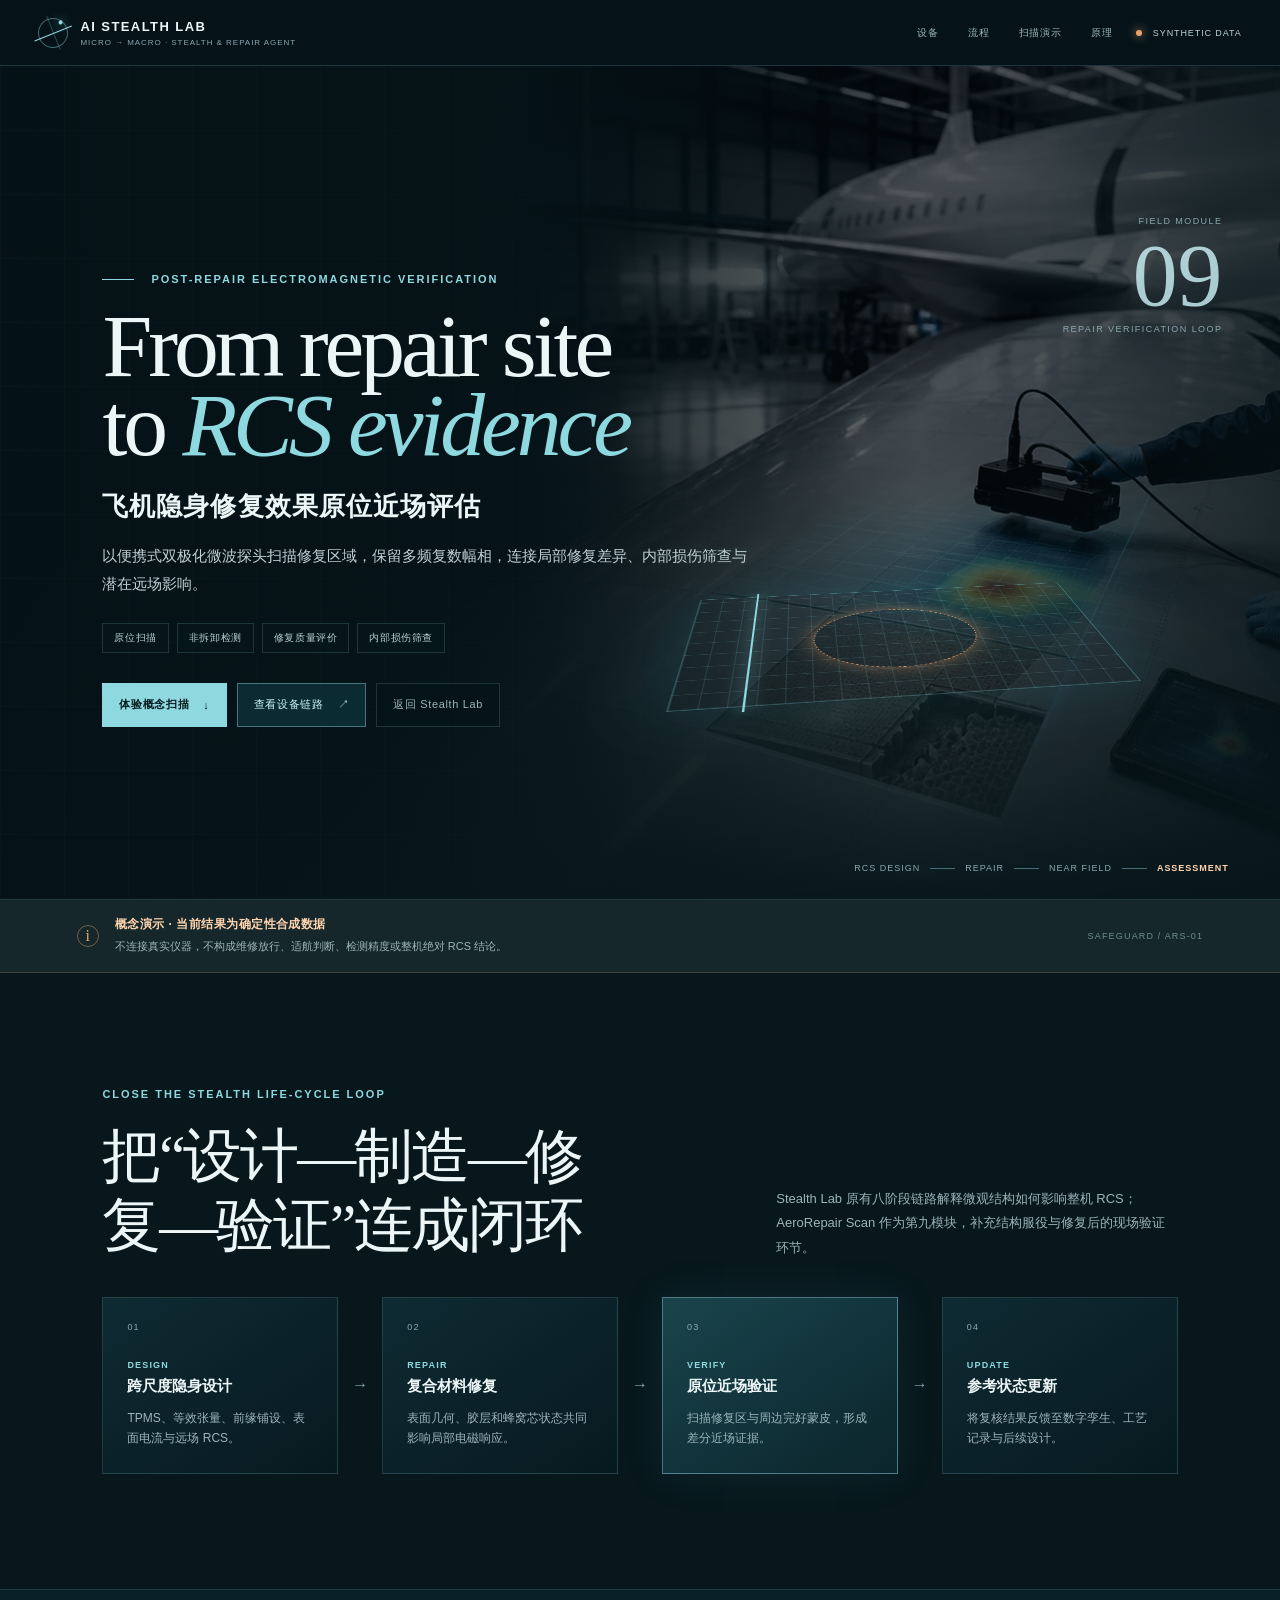
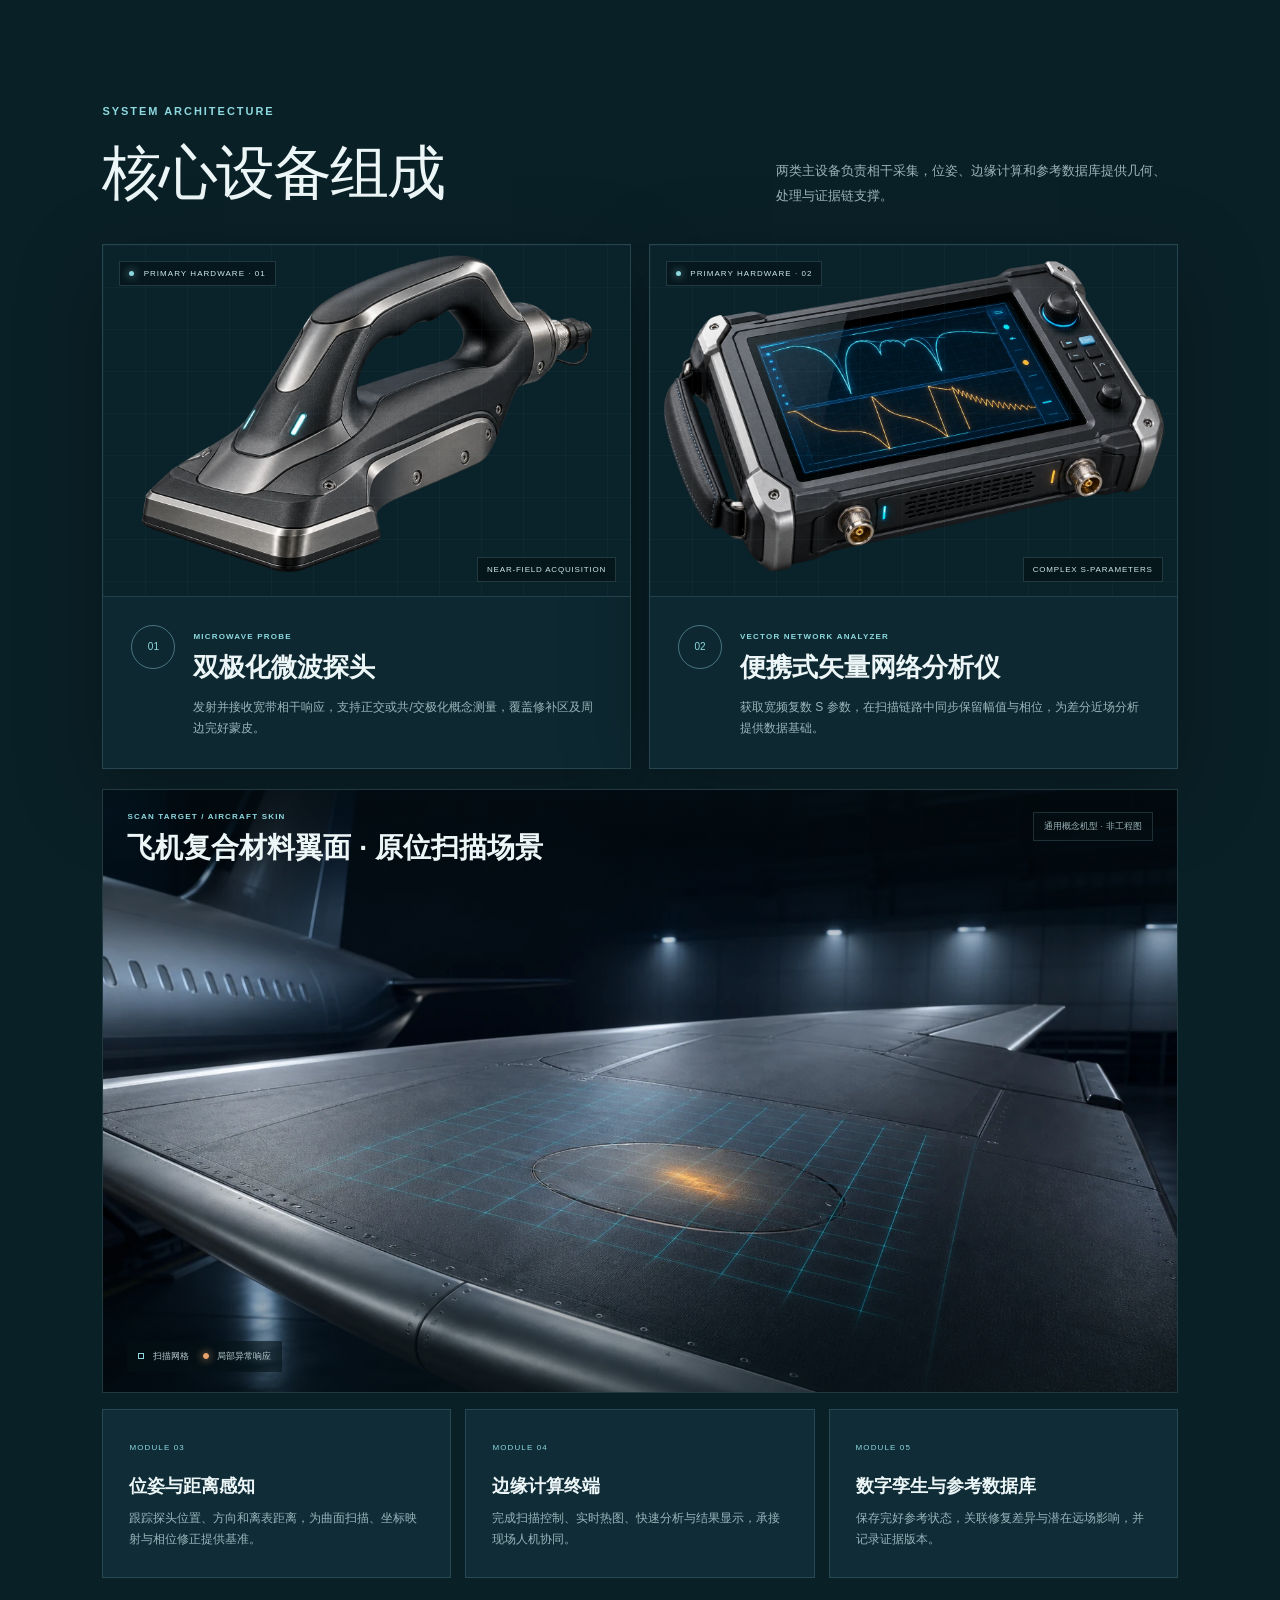
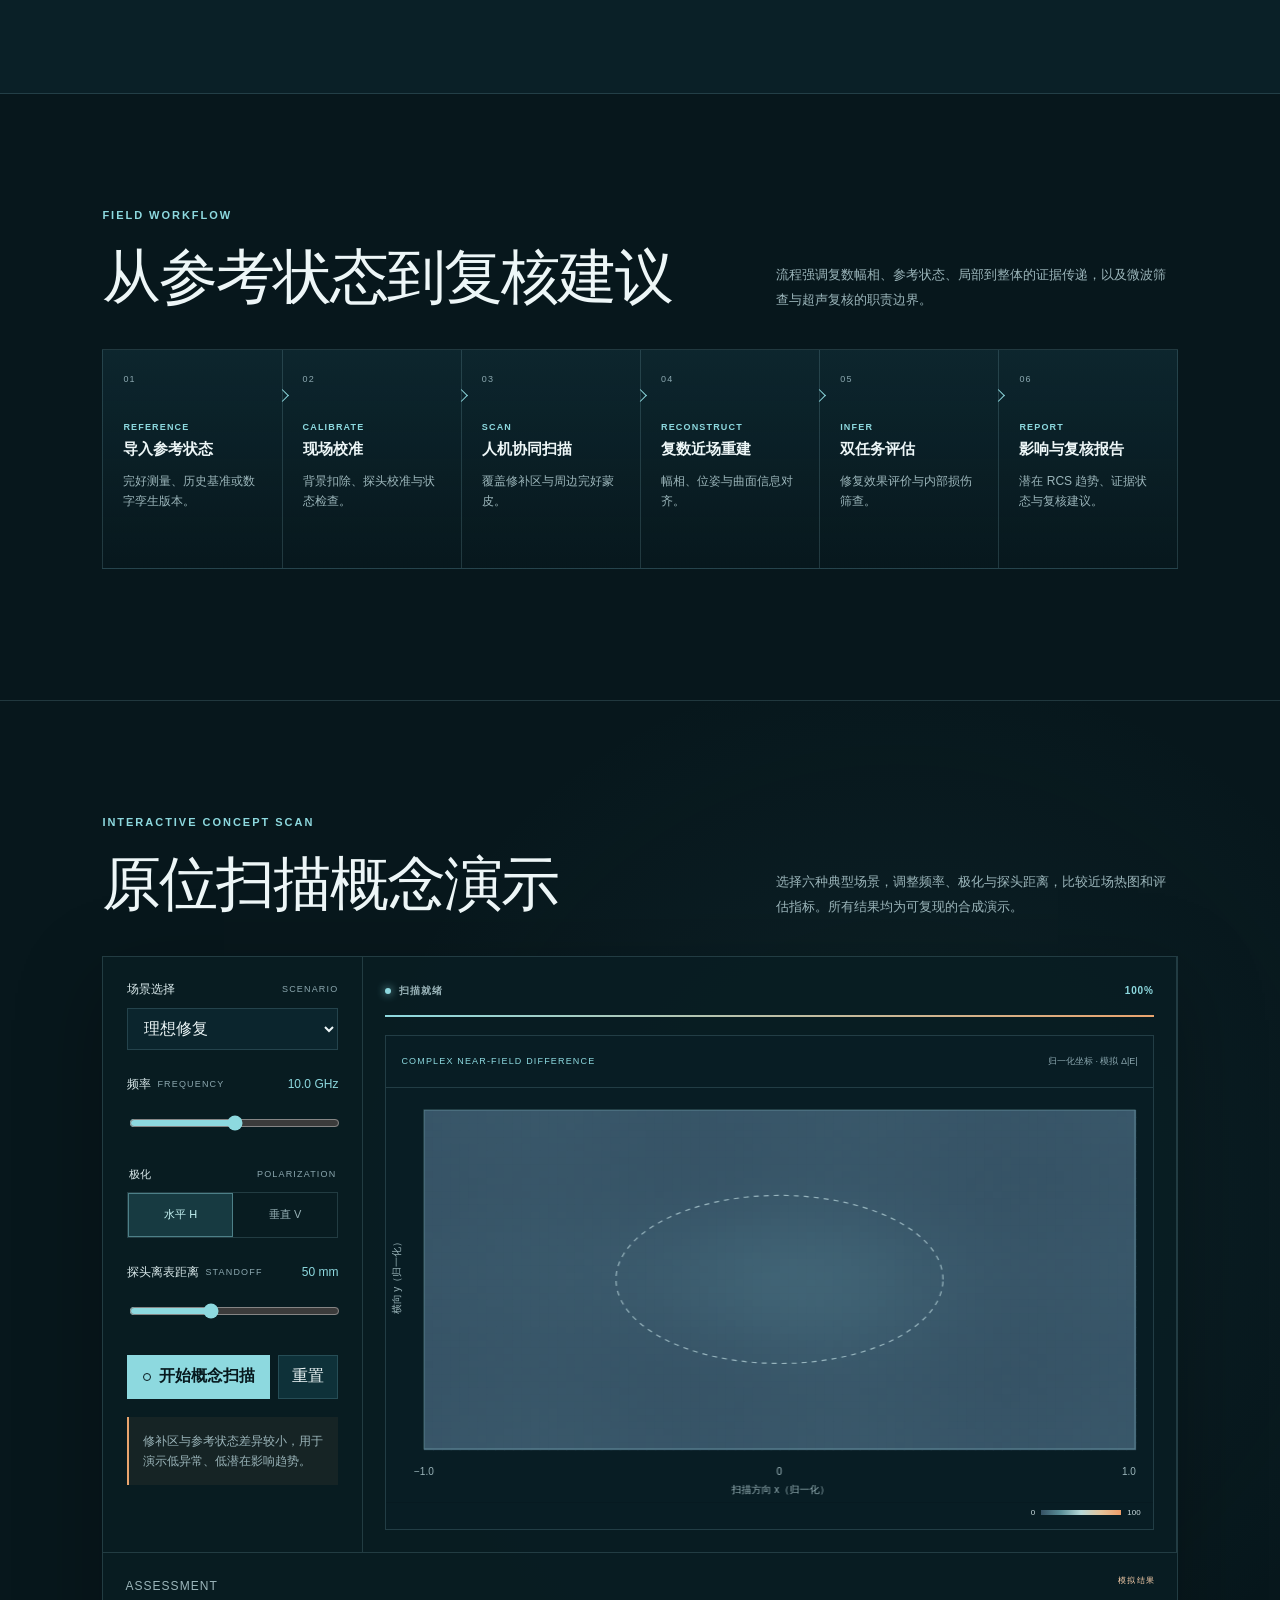
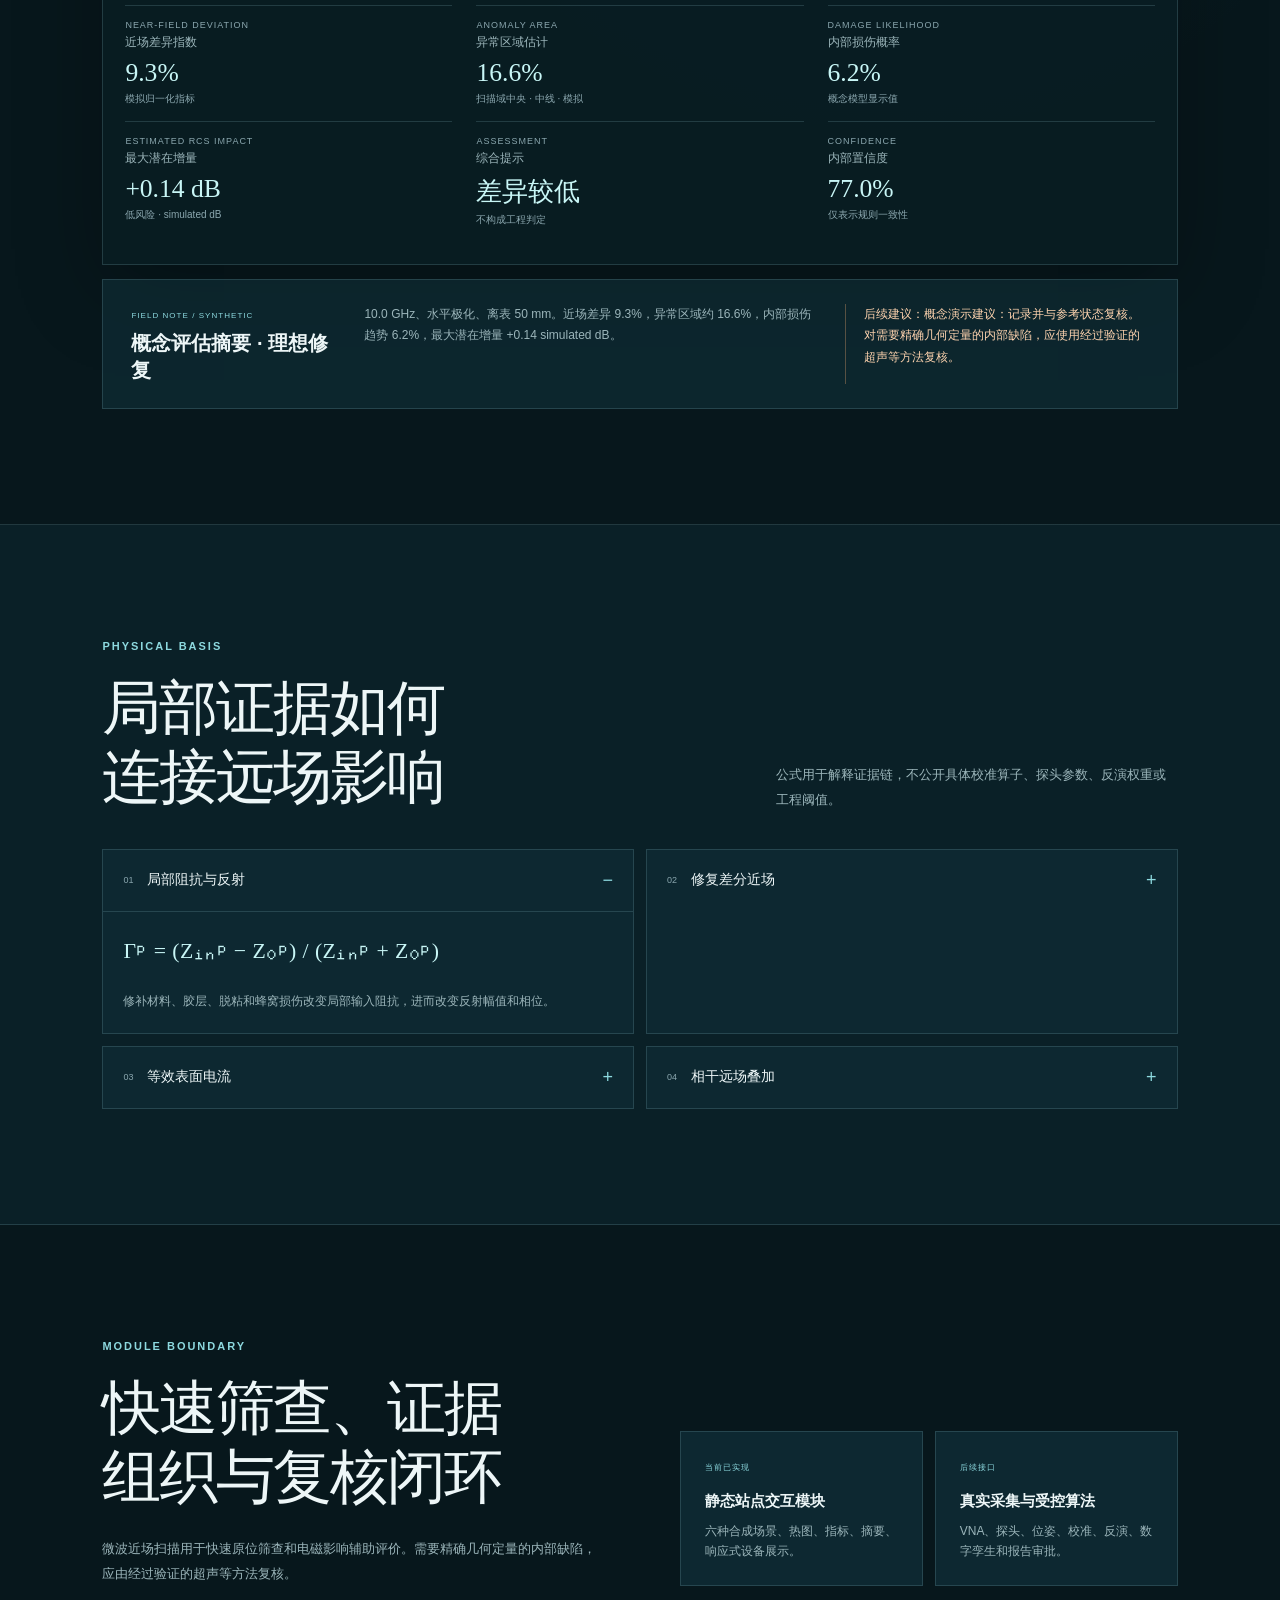
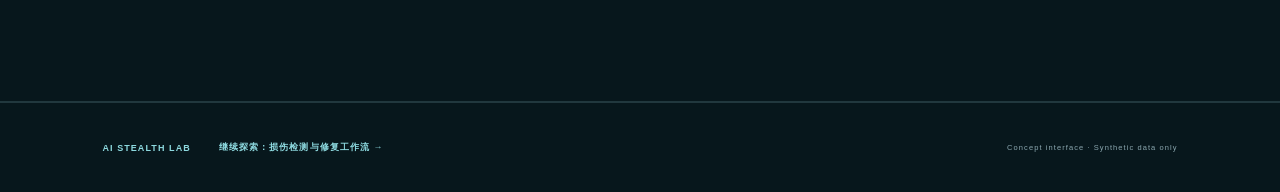
==== commit cecb247f: "Polish research portal and repair mobile workflows" ====
--- a/aerorepair-scan/index.html
+++ b/aerorepair-scan/index.html
@@ -8,10 +8,20 @@
       content="AeroRepair Scan：AI Stealth Lab 的飞机复合材料隐身修复原位近场评估模块。"
     />
     <meta name="theme-color" content="#0a2027" />
+    <meta property="og:title" content="AeroRepair Scan · AI Stealth Lab" />
+    <meta property="og:description" content="AeroRepair Scan：AI Stealth Lab 的飞机复合材料隐身修复原位近场评估模块。" />
+    <meta property="og:site_name" content="AI Stealth Lab" />
+    <meta property="og:type" content="website" />
+    <meta property="og:image" content="https://zhichengfeng.github.io/ZhichengFeng-Stealth-lab/og-agent.png" />
+    <meta property="og:image:alt" content="AeroRepair Scan：飞机机翼修复区域原位近场扫描与质量评估" />
+    <meta name="twitter:card" content="summary_large_image" />
+    <meta name="twitter:title" content="AeroRepair Scan · AI Stealth Lab" />
+    <meta name="twitter:description" content="AeroRepair Scan：AI Stealth Lab 的飞机复合材料隐身修复原位近场评估模块。" />
+    <meta name="twitter:image" content="https://zhichengfeng.github.io/ZhichengFeng-Stealth-lab/og-agent.png" />
     <title>AeroRepair Scan · AI Stealth Lab</title>
     <link rel="icon" href="../favicon-v2.png" type="image/png" />
-    <link rel="stylesheet" href="./styles.css" />
-    <script defer src="./app.js"></script>
+    <link rel="stylesheet" href="./styles.css?v=20260911" />
+    <script defer src="./app.js?v=20260911"></script>
   </head>
   <body>
     <a class="skip-link" href="#module-main">跳转到主要内容</a>
@@ -171,7 +181,7 @@
       <section class="section demo-section" id="demo">
         <div class="section-head split">
           <div><p class="section-kicker">INTERACTIVE CONCEPT SCAN</p><h2>原位扫描概念演示</h2></div>
-          <p>使用与原 Gradio 版本一致的六种场景和控制范围，在浏览器内生成可复现的静态站点模拟结果。</p>
+          <p>选择六种典型场景，调整频率、极化与探头距离，比较近场热图和评估指标。所有结果均为可复现的合成演示。</p>
         </div>
 
         <div class="demo-shell">
@@ -210,7 +220,7 @@
             <div class="progress-track"><i id="progress-bar"></i></div>
             <div class="visual-panel">
               <div class="visual-head"><span>COMPLEX NEAR-FIELD DIFFERENCE</span><small>归一化坐标 · 模拟 Δ|E|</small></div>
-              <canvas id="heatmap-canvas" width="960" height="520" aria-label="复数近场差分热图"></canvas>
+              <canvas id="heatmap-canvas" width="960" height="520" role="img" aria-label="复数近场差分热图" aria-describedby="summary-text">热图指标及参数见下方概念评估摘要。</canvas>
               <div class="color-scale" aria-hidden="true"><span>0</span><i></i><span>100</span></div>
             </div>
           </div>
@@ -261,7 +271,7 @@
 
     <footer>
       <a href="../">AI STEALTH LAB</a>
-      <span>AEROREPAIR SCAN · MODULE 09</span>
+      <a href="../repair-workflow/">继续探索：损伤检测与修复工作流 →</a>
       <small>Concept interface · Synthetic data only</small>
     </footer>
   </body>
--- a/aerorepair-scan/styles.css
+++ b/aerorepair-scan/styles.css
@@ -292,3 +292,75 @@
   html { scroll-behavior: auto; }
   *, *::before, *::after { animation-duration: .01ms !important; animation-iteration-count: 1 !important; transition-duration: .01ms !important; }
 }
+
+/* Responsive reading and interaction refinements. */
+:root { --dim: #8ba7af; }
+html { scroll-padding-top: 90px; }
+:focus-visible { outline: 2px solid var(--cyan-bright); outline-offset: 4px; }
+.segmented input:focus-visible + span { outline: 2px solid var(--cyan-bright); outline-offset: -3px; }
+.lab-mark { flex: none; }
+.module-nav a, .button, .scan-button, .reset-button { min-height: 44px; }
+.module-nav a { display: inline-flex; align-items: center; }
+.section-head h2, .boundary-copy h2 { line-height: 1.18; text-wrap: balance; }
+.section-head { margin-bottom: 36px; }
+.controls > label > span { flex-wrap: wrap; gap: 6px; font-size: 12px; }
+.controls small { font-size: 9px; }
+.controls output { font-size: 12px; font-variant-numeric: tabular-nums; }
+.controls input[type="range"] { min-height: 28px; cursor: pointer; }
+.segmented label span { min-height: 44px; }
+.case-note, .summary-card p, .principle-grid details > p, .support-grid p,
+.bridge-grid article p, .workflow p, .boundary-cards p { font-size: 12px; }
+.metrics small { font-size: 9px; }
+.metrics span { font-size: 12px; }
+.metrics em { font-size: 10px; line-height: 1.6; }
+.metrics strong { font-variant-numeric: tabular-nums; }
+.visual-panel { min-height: 0; padding-bottom: 26px; }
+#heatmap-canvas { min-height: 0; aspect-ratio: 960 / 520; }
+.visual-head { height: auto; min-height: 52px; padding-block: 12px; gap: 12px; flex-wrap: wrap; }
+.visual-head span { line-height: 1.6; }
+.principle-grid .formula { overflow-x: auto; font-size: clamp(17px, 1.7vw, 26px); }
+.scan-status { gap: 12px; min-height: 24px; line-height: 1.5; }
+.scan-status > b { flex: none; }
+.summary-card { gap: 24px; }
+.integrity-note p { line-height: 1.7; }
+
+@media (max-width: 1300px) and (min-width: 1181px) {
+  .labbar { grid-template-columns: 1fr auto auto; gap: 12px; }
+  .module-identity { display: none; }
+  .demo-shell { grid-template-columns: 260px minmax(0, 1fr); }
+  .metrics { grid-column: 1 / -1; display: grid; grid-template-columns: repeat(3, minmax(0, 1fr)); gap: 0 24px; border-top: 1px solid var(--line); }
+  .metrics-head { grid-column: 1 / -1; }
+}
+@media (max-width: 840px) {
+  html { scroll-padding-top: 118px; }
+  .labbar { grid-template-columns: minmax(0, 1fr) auto; gap: 0 12px; padding-top: 12px; }
+  .module-nav { display: flex; grid-column: 1 / -1; grid-row: 2; justify-self: stretch; justify-content: space-between; padding-top: 8px; }
+  .module-nav a { padding: 10px 8px; font-size: 11px; }
+  .hero { min-height: 700px; }
+  .hero-content { padding-top: 54px; }
+  .hero h1 { line-height: .98; }
+  .section { padding: 64px 24px; }
+  .section-head h2, .boundary-copy h2 { font-size: clamp(30px, 6vw, 48px); }
+  .hero-chain { gap: 8px; font-size: 8px; }
+  .hero-chain i { width: 12px; flex: none; }
+  .metrics { grid-template-columns: repeat(2, minmax(0, 1fr)); gap: 0 18px; }
+}
+@media (max-width: 540px) {
+  .hero-content { margin: 0 20px 80px; }
+  .hero { min-height: 720px; }
+  .hero h1 { font-size: clamp(46px, 13.3vw, 64px); }
+  .hero-cn { line-height: 1.45; font-size: 22px; }
+  .eyebrow { font-size: 9px; line-height: 1.7; letter-spacing: .12em; }
+  .section { padding: 52px 18px; }
+  .section-kicker { font-size: 10px; line-height: 1.7; }
+  .controls, .scan-workspace, .metrics { padding: 18px; }
+  .controls small { display: none; }
+  .metrics strong { font-size: 27px; }
+  .summary-card { padding: 22px; }
+  .hardware-label { left: 12px; top: 12px; font-size: 7px; }
+  .workflow li { min-height: 170px; }
+  .workflow b { margin-top: 20px; }
+  .aircraft-scene figcaption strong { font-size: 24px; line-height: 1.4; }
+  .boundary-cards { grid-template-columns: 1fr; }
+  footer { line-height: 1.7; }
+}
